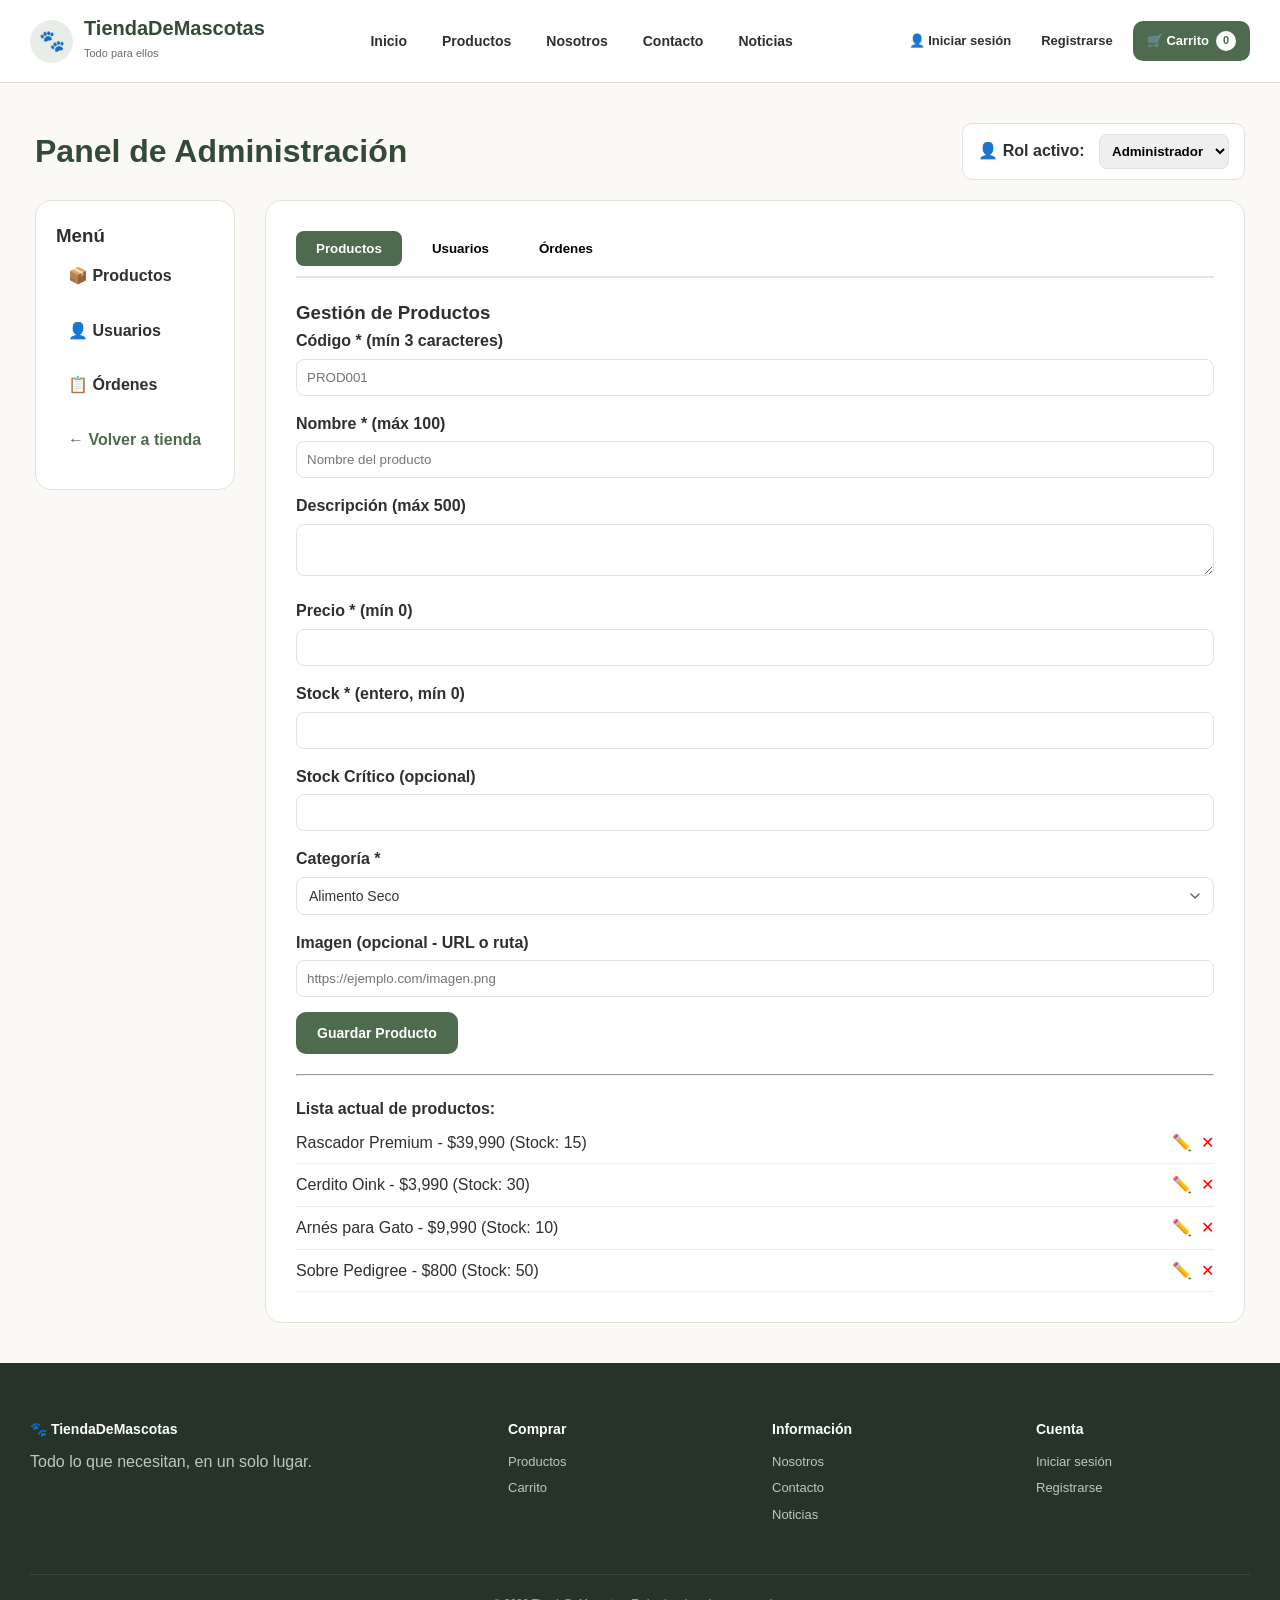
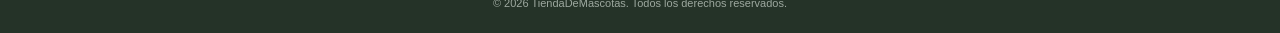
==== administrador.html @ e786ea1d "Agrega panel de administracion con roles y mantenedores" ====
<!DOCTYPE html>
<html lang="es">
<head>
    <meta charset="UTF-8">
    <meta name="viewport" content="width=device-width, initial-scale=1.0">
    <title>Administrador - TiendaDeMascotas</title>
    <link rel="stylesheet" href="css/styles.css">
</head>
<body>

<header class="header">
    <div class="header-contenido">
        <div class="logo">
            <a href="index.html">
                <span class="logo-icono">🐾</span>
                <div>
                    <h1>TiendaDeMascotas</h1>
                    <span class="logo-subtitulo">Todo para ellos</span>
                </div>
            </a>
        </div>
        <nav>
            <ul class="nav-lista">
                <li><a href="index.html" class="nav-link">Inicio</a></li>
                <li><a href="productos.html" class="nav-link">Productos</a></li>
                <li><a href="nosotros.html" class="nav-link">Nosotros</a></li>
                <li><a href="contacto.html" class="nav-link">Contacto</a></li>
                <li><a href="Noticias.html" class="nav-link">Noticias</a></li>
            </ul>
        </nav>
        <div class="acciones-header">
            <a href="IniciarSesion.html" class="accion-header">👤 Iniciar sesión</a>
            <a href="Registro.html" class="accion-header">Registrarse</a>
            <a href="carrito.html" class="carrito-header">
                🛒 Carrito <span class="carrito-contador">0</span>
            </a>
        </div>
    </div>
</header>

<main style="max-width:1250px;margin:40px auto;padding:0 20px;">
    <div style="display:flex;justify-content:space-between;align-items:center;flex-wrap:wrap;gap:15px;margin-bottom:20px;">
        <h1 style="color:var(--verde-oscuro);margin:0;">Panel de Administración</h1>
        <div style="background:white;padding:10px 15px;border-radius:10px;border:1px solid var(--borde);">
            <label style="font-weight:700;margin-right:10px;">👤 Rol activo:</label>
            <select id="rol-selector" onchange="cambiarRol(this.value)" style="padding:8px;border-radius:8px;border:1px solid var(--borde);font-weight:600;">
                <option value="Administrador" selected>Administrador</option>
                <option value="Vendedor">Vendedor</option>
                <option value="Cliente">Cliente</option>
            </select>
        </div>
    </div>

    <div class="admin-layout">
        <div class="admin-sidebar">
            <h3>Menú</h3>
            <a href="#" onclick="mostrarTab('productos')" class="menu-admin" data-rol="Administrador,Vendedor">📦 Productos</a>
            <a href="#" onclick="mostrarTab('usuarios')" class="menu-admin" data-rol="Administrador">👤 Usuarios</a>
            <a href="#" onclick="mostrarTab('ordenes')" class="menu-admin" data-rol="Administrador,Vendedor">📋 Órdenes</a>
            <a href="index.html" style="color:var(--verde);">← Volver a tienda</a>
        </div>
        <div class="admin-content">
            <div class="admin-tabs">
                <button id="tab-btn-productos" class="activo" onclick="mostrarTab('productos')">Productos</button>
                <button id="tab-btn-usuarios" onclick="mostrarTab('usuarios')">Usuarios</button>
                <button id="tab-btn-ordenes" onclick="mostrarTab('ordenes')">Órdenes</button>
            </div>

            <div id="tab-productos" class="tab-content activo">
                <h3 id="titulo-producto">Gestión de Productos</h3>
                <form id="admin-producto-form">
                    <input type="hidden" id="prod-id-editar" value="">
                    <div class="admin-form-group">
                        <label>Código * (mín 3 caracteres)</label>
                        <input type="text" id="prod-codigo" placeholder="PROD001">
                    </div>
                    <div class="admin-form-group">
                        <label>Nombre * (máx 100)</label>
                        <input type="text" id="prod-nombre" placeholder="Nombre del producto">
                    </div>
                    <div class="admin-form-group">
                        <label>Descripción (máx 500)</label>
                        <textarea id="prod-descripcion" rows="2"></textarea>
                    </div>
                    <div class="admin-form-group">
                        <label>Precio * (mín 0)</label>
                        <input type="number" id="prod-precio" step="0.01" min="0">
                    </div>
                    <div class="admin-form-group">
                        <label>Stock * (entero, mín 0)</label>
                        <input type="number" id="prod-stock" step="1" min="0">
                    </div>
                    <div class="admin-form-group">
                        <label>Stock Crítico (opcional)</label>
                        <input type="number" id="prod-stock-critico" step="1" min="0">
                    </div>
                    <div class="admin-form-group">
                        <label>Categoría *</label>
                        <select id="prod-categoria">
                            <option value="Alimento Seco">Alimento Seco</option>
                            <option value="Alimento Húmedo">Alimento Húmedo</option>
                            <option value="Juguetes">Juguetes</option>
                            <option value="Rascadores y Gimnasios">Rascadores y Gimnasios</option>
                            <option value="Correas, Collares y Arneses">Correas, Collares y Arneses</option>
                        </select>
                    </div>
                    <div class="admin-form-group">
                        <label>Imagen (opcional - URL o ruta)</label>
                        <input type="text" id="prod-imagen" placeholder="https://ejemplo.com/imagen.png">
                    </div>
                    <button type="submit" class="boton boton-principal" id="btn-guardar-producto">Guardar Producto</button>
                    <button type="button" class="boton boton-secundario" id="btn-cancelar-edicion" onclick="cancelarEdicion()" style="display:none;">Cancelar edición</button>
                </form>
                <hr style="margin:20px 0;">
                <p><strong>Lista actual de productos:</strong></p>
                <ul id="lista-productos-simulada"></ul>
            </div>

            <div id="tab-usuarios" class="tab-content">
                <h3>Gestión de Usuarios</h3>
                <form id="admin-usuario-form">
                    <div class="admin-form-group">
                        <label>RUT * (7-9 dígitos, sin puntos ni guión)</label>
                        <input type="text" id="user-rut" placeholder="19011022K">
                    </div>
                    <div class="admin-form-group">
                        <label>Nombre * (máx 50)</label>
                        <input type="text" id="user-nombre">
                    </div>
                    <div class="admin-form-group">
                        <label>Apellidos * (máx 100)</label>
                        <input type="text" id="user-apellidos">
                    </div>
                    <div class="admin-form-group">
                        <label>Correo *</label>
                        <input type="email" id="user-email">
                    </div>
                    <div class="admin-form-group">
                        <label>Fecha Nacimiento (opcional)</label>
                        <input type="date" id="user-fecha">
                    </div>
                    <div class="admin-form-group">
                        <label>Tipo de Usuario *</label>
                        <select id="user-tipo">
                            <option value="Administrador">Administrador</option>
                            <option value="Vendedor">Vendedor</option>
                            <option value="Cliente" selected>Cliente</option>
                        </select>
                    </div>
                    <div class="admin-form-group">
                        <label>Región *</label>
                        <select id="user-region"></select>
                    </div>
                    <div class="admin-form-group">
                        <label>Comuna *</label>
                        <select id="user-comuna"></select>
                    </div>
                    <div class="admin-form-group">
                        <label>Dirección * (máx 300)</label>
                        <input type="text" id="user-direccion">
                    </div>
                    <button type="submit" class="boton boton-principal">Guardar Usuario</button>
                </form>
                <hr style="margin:20px 0;">
                <p><strong>Lista de usuarios:</strong></p>
                <ul id="lista-usuarios-simulada"></ul>
            </div>

            <div id="tab-ordenes" class="tab-content">
                <h3>📋 Lista de Órdenes</h3>
                <div id="lista-ordenes">
                    <p style="color:#777;">No hay órdenes registradas.</p>
                </div>
            </div>
        </div>
    </div>
</main>

<footer class="footer">
    <div class="footer-contenido">
        <div class="footer-columna">
            <h3>🐾 TiendaDeMascotas</h3>
            <p style="color:#bec6bf;">Todo lo que necesitan, en un solo lugar.</p>
        </div>
        <div class="footer-columna">
            <h3>Comprar</h3>
            <a href="productos.html">Productos</a>
            <a href="carrito.html">Carrito</a>
        </div>
        <div class="footer-columna">
            <h3>Información</h3>
            <a href="nosotros.html">Nosotros</a>
            <a href="contacto.html">Contacto</a>
            <a href="Noticias.html">Noticias</a>
        </div>
        <div class="footer-columna">
            <h3>Cuenta</h3>
            <a href="IniciarSesion.html">Iniciar sesión</a>
            <a href="Registro.html">Registrarse</a>
        </div>
    </div>
    <div class="footer-bottom">
        <p>&copy; 2026 TiendaDeMascotas. Todos los derechos reservados.</p>
    </div>
</footer>

<script>
    function mostrarTab(tab) {
        document.querySelectorAll('.tab-content').forEach(el => el.classList.remove('activo'));
        document.querySelectorAll('.admin-tabs button').forEach(el => el.classList.remove('activo'));
        document.getElementById('tab-' + tab).classList.add('activo');
        document.getElementById('tab-btn-' + tab).classList.add('activo');
    }
</script>
<script src="js/javaScript.js"></script>
</body>
</html>
---- css/styles.css ----
* {
    margin: 0;
    padding: 0;
    box-sizing: border-box;
}

body {
    font-family: Arial, Helvetica, sans-serif;
    background-color: #faf9f6;
    color: #2f302c;
    line-height: 1.6;
}

a {
    text-decoration: none;
    color: inherit;
}

img {
    max-width: 100%;
    display: block;
}

button {
    font-family: inherit;
}

:root {
    --verde: #4e6b50;
    --verde-oscuro: #334b36;
    --verde-claro: #e8eee7;
    --crema: #faf9f6;
    --crema-oscuro: #f0ede6;
    --cafe: #8a6950;
    --texto: #2f302c;
    --texto-suave: #6c6d67;
    --blanco: #ffffff;
    --borde: #e3e2dc;
    --sombra: 0 4px 15px rgba(0,0,0,0.08);
}

.header {
    width: 100%;
    background-color: var(--blanco);
    border-bottom: 1px solid var(--borde);
    position: sticky;
    top: 0;
    z-index: 1000;
}

.header-contenido {
    max-width: 1400px;
    margin: auto;
    min-height: 82px;
    display: flex;
    align-items: center;
    justify-content: space-between;
    padding: 0 30px;
}

.logo a {
    display: flex;
    align-items: center;
    gap: 11px;
}

.logo-icono {
    width: 43px;
    height: 43px;
    display: flex;
    align-items: center;
    justify-content: center;
    background-color: var(--verde-claro);
    border-radius: 50%;
    font-size: 21px;
}

.logo h1, .logo h2 {
    color: var(--verde-oscuro);
    font-size: 20px;
    line-height: 1.1;
}

.logo-subtitulo {
    color: var(--texto-suave);
    font-size: 11px;
}

.nav-lista {
    list-style: none;
    display: flex;
    align-items: center;
    gap: 7px;
}

.nav-link {
    padding: 12px 14px;
    border-radius: 10px;
    font-size: 14px;
    font-weight: 600;
    color: var(--texto);
    transition: 0.2s ease;
}

.nav-link:hover, .nav-link.activo {
    background-color: var(--verde-claro);
    color: var(--verde-oscuro);
}

.acciones-header {
    display: flex;
    align-items: center;
    gap: 10px;
}

.accion-header {
    padding: 10px;
    font-size: 13px;
    font-weight: 600;
    color: var(--texto);
}

.accion-header:hover {
    color: var(--verde);
}

.carrito-header {
    display: flex;
    align-items: center;
    gap: 7px;
    background-color: var(--verde);
    color: var(--blanco);
    padding: 10px 14px;
    border-radius: 10px;
    font-size: 13px;
    font-weight: 700;
    transition: 0.2s ease;
}

.carrito-header:hover {
    background-color: var(--verde-oscuro);
}

.carrito-contador {
    width: 20px;
    height: 20px;
    display: flex;
    align-items: center;
    justify-content: center;
    border-radius: 50%;
    background-color: var(--blanco);
    color: var(--verde);
    font-size: 11px;
}

.hero {
    background-color: var(--crema-oscuro);
    padding: 75px 30px;
}

.hero-contenido {
    max-width: 1250px;
    margin: auto;
    display: grid;
    grid-template-columns: 1fr 1fr;
    align-items: center;
    gap: 60px;
}

.hero-texto h2 {
    font-size: 52px;
    line-height: 1.08;
    color: var(--verde-oscuro);
}

.hero-texto h2 span {
    color: var(--cafe);
}

.hero-texto p {
    max-width: 540px;
    margin-top: 20px;
    color: var(--texto-suave);
    font-size: 17px;
}

.hero-imagen img {
    width: 100%;
    max-width: 500px;
    border-radius: 25px;
    object-fit: cover;
}

.boton {
    display: inline-block;
    padding: 13px 21px;
    border-radius: 10px;
    font-size: 14px;
    font-weight: 700;
    transition: 0.2s ease;
    border: none;
    cursor: pointer;
}

.boton-principal {
    background-color: var(--verde);
    color: var(--blanco);
}

.boton-principal:hover {
    background-color: var(--verde-oscuro);
    transform: translateY(-2px);
}

.boton-secundario {
    border: 1px solid var(--verde);
    color: var(--verde);
    background-color: transparent;
}

.boton-secundario:hover {
    background-color: var(--verde-claro);
}

.productos-grid {
    max-width: 1250px;
    margin: 30px auto 0;
    display: grid;
    grid-template-columns: repeat(auto-fit, minmax(250px, 1fr));
    gap: 25px;
}

.producto {
    background: white;
    border-radius: 16px;
    padding: 20px;
    border: 1px solid var(--borde);
    box-shadow: var(--sombra);
    text-align: center;
    transition: 0.3s;
}

.producto:hover {
    transform: translateY(-5px);
    box-shadow: 0 8px 25px rgba(0,0,0,0.12);
}

.producto img {
    width: 100%;
    height: 180px;
    object-fit: cover;
    border-radius: 10px;
    margin-bottom: 12px;
}

.producto h3 {
    color: var(--verde-oscuro);
    font-size: 18px;
    margin: 10px 0;
}

.producto .precio {
    font-size: 22px;
    font-weight: 700;
    color: var(--verde-oscuro);
    margin: 8px 0;
}

.producto .boton-agregar {
    background: var(--verde);
    color: white;
    border: none;
    padding: 10px 20px;
    border-radius: 10px;
    font-size: 15px;
    font-weight: 600;
    cursor: pointer;
    transition: 0.2s;
    width: 100%;
}

.producto .boton-agregar:hover {
    background: var(--verde-oscuro);
    transform: scale(1.02);
}

.producto .boton-detalle {
    display: inline-block;
    margin-top: 10px;
    font-size: 14px;
    color: var(--verde);
    font-weight: 600;
    text-decoration: none;
    padding: 8px 15px;
    border: 2px solid var(--verde);
    border-radius: 8px;
    transition: 0.2s;
    width: 100%;
    box-sizing: border-box;
}

.producto .boton-detalle:hover {
    background: var(--verde);
    color: white;
}

.footer {
    background-color: #253328;
    color: var(--blanco);
    padding: 55px 30px 0;
    margin-top: 40px;
}

.footer-contenido {
    max-width: 1250px;
    margin: auto;
    display: grid;
    grid-template-columns: 2fr 1fr 1fr 1fr;
    gap: 50px;
    padding-bottom: 45px;
}

.footer-columna h3 {
    margin-bottom: 8px;
    font-size: 14px;
}

.footer-columna a {
    color: #bec6bf;
    font-size: 13px;
    transition: 0.2s ease;
    display: block;
    padding: 3px 0;
}

.footer-columna a:hover {
    color: var(--blanco);
}

.footer-bottom {
    border-top: 1px solid rgba(255, 255, 255, 0.1);
    padding: 20px 0;
    text-align: center;
    color: #9da89f;
    font-size: 11px;
    max-width: 1250px;
    margin: 0 auto;
}

.formulario {
    max-width: 480px;
    margin: 50px auto;
    background: white;
    padding: 40px;
    border-radius: 20px;
    border: 1px solid #ddd;
    box-shadow: 0 8px 30px rgba(0,0,0,0.08);
}

.formulario h2 {
    text-align: center;
    color: #334b36;
    font-size: 28px;
    margin-bottom: 30px;
}

.formulario label {
    display: block;
    font-weight: 600;
    margin-top: 18px;
    margin-bottom: 6px;
    color: #333;
    font-size: 14px;
}

.formulario input {
    width: 100%;
    padding: 12px 16px;
    border: 2px solid #e0ddd5;
    border-radius: 12px;
    font-size: 15px;
    transition: 0.2s;
    background-color: #faf9f6;
    box-sizing: border-box;
}

.formulario input:focus {
    outline: none;
    border-color: #4e6b50;
    background-color: white;
    box-shadow: 0 0 0 4px rgba(78, 107, 80, 0.12);
}

.formulario .boton {
    width: 100%;
    margin-top: 28px;
    padding: 14px;
    font-size: 16px;
    font-weight: 700;
    border: none;
    border-radius: 12px;
    cursor: pointer;
    transition: 0.2s;
}

.formulario .enlace {
    text-align: center;
    margin-top: 20px;
    color: #777;
    font-size: 14px;
}

.formulario .enlace a {
    color: #4e6b50;
    font-weight: 700;
    text-decoration: none;
}

.formulario .enlace a:hover {
    text-decoration: underline;
}

.formulario .requerido {
    color: #c0392b;
    font-size: 14px;
}

.formulario small {
    color: #999;
    font-size: 12px;
    display: block;
    margin-top: 4px;
}

.formulario select {
    width: 100%;
    padding: 12px 40px 12px 16px;
    border: 2px solid #e0ddd5;
    border-radius: 12px;
    font-size: 15px;
    transition: 0.2s;
    background-color: #faf9f6;
    box-sizing: border-box;
    appearance: none;
    -webkit-appearance: none;
    -moz-appearance: none;
    background-image: url("data:image/svg+xml;charset=UTF-8,%3csvg xmlns='http://www.w3.org/2000/svg' viewBox='0 0 24 24' fill='none' stroke='%234e6b50' stroke-width='2' stroke-linecap='round' stroke-linejoin='round'%3e%3cpolyline points='6 9 12 15 18 9'%3e%3c/polyline%3e%3c/svg%3e");
    background-repeat: no-repeat;
    background-position: right 14px center;
    background-size: 18px;
    cursor: pointer;
    color: #333;
    font-family: inherit;
}

.formulario select:focus {
    outline: none;
    border-color: #4e6b50;
    background-color: white;
    box-shadow: 0 0 0 4px rgba(78, 107, 80, 0.12);
}

.formulario select:hover {
    border-color: #4e6b50;
    background-color: white;
}

.formulario select option {
    padding: 10px;
    background-color: white;
    color: #333;
    font-size: 15px;
}

.admin-layout {
    display: flex;
    gap: 30px;
    align-items: flex-start;
}

.admin-sidebar {
    min-width: 200px;
    background: white;
    border-radius: 16px;
    padding: 20px;
    border: 1px solid var(--borde);
}

.admin-sidebar a {
    display: block;
    padding: 12px;
    border-radius: 8px;
    margin-bottom: 5px;
    color: var(--texto);
    font-weight: 600;
}

.admin-sidebar a:hover {
    background: var(--verde-claro);
    color: var(--verde-oscuro);
}

.admin-content {
    flex: 1;
    background: white;
    border-radius: 16px;
    padding: 30px;
    border: 1px solid var(--borde);
}

.admin-form-group {
    margin-bottom: 15px;
}

.admin-form-group label {
    display: block;
    font-weight: 600;
    margin-bottom: 5px;
}

.admin-form-group input,
.admin-form-group select,
.admin-form-group textarea {
    width: 100%;
    padding: 10px;
    border: 1px solid var(--borde);
    border-radius: 8px;
    font-family: inherit;
}

.admin-form-group select {
    padding: 10px 35px 10px 12px;
    font-size: 14px;
    background-color: white;
    color: #333;
    cursor: pointer;
    transition: 0.2s;
    box-sizing: border-box;
    appearance: none;
    -webkit-appearance: none;
    -moz-appearance: none;
    background-image: url("data:image/svg+xml;charset=UTF-8,%3csvg xmlns='http://www.w3.org/2000/svg' viewBox='0 0 24 24' fill='none' stroke='%234e6b50' stroke-width='2' stroke-linecap='round' stroke-linejoin='round'%3e%3cpolyline points='6 9 12 15 18 9'%3e%3c/polyline%3e%3c/svg%3e");
    background-repeat: no-repeat;
    background-position: right 10px center;
    background-size: 16px;
}

.admin-form-group select:focus {
    outline: none;
    border-color: var(--verde);
    box-shadow: 0 0 0 3px rgba(78, 107, 80, 0.15);
}

.admin-tabs {
    display: flex;
    gap: 10px;
    margin-bottom: 20px;
    border-bottom: 2px solid var(--borde);
    padding-bottom: 10px;
}

.admin-tabs button {
    padding: 10px 20px;
    border: none;
    background: none;
    cursor: pointer;
    font-weight: 700;
    border-radius: 8px;
}

.admin-tabs button.activo {
    background: var(--verde);
    color: white;
}

.tab-content {
    display: none;
}

.tab-content.activo {
    display: block;
}

.noticias-grid {
    display: grid;
    grid-template-columns: repeat(auto-fit, minmax(280px, 1fr));
    gap: 25px;
    margin-top: 30px;
}

.noticia-card {
    background: white;
    border-radius: 16px;
    overflow: hidden;
    border: 1px solid var(--borde);
    box-shadow: var(--sombra);
    transition: 0.3s;
    text-decoration: none;
    color: inherit;
    display: block;
}

.noticia-card:hover {
    transform: translateY(-5px);
    box-shadow: 0 8px 25px rgba(0,0,0,0.12);
}

.noticia-card img {
    width: 100%;
    height: 180px;
    object-fit: cover;
}

.noticia-card .info {
    padding: 20px;
}

.noticia-card h3 {
    color: var(--verde-oscuro);
    margin-bottom: 8px;
    font-size: 20px;
}

.noticia-card p {
    color: #555;
    font-size: 14px;
    line-height: 1.6;
}

.noticia-card .leer-mas {
    display: inline-block;
    margin-top: 12px;
    font-weight: 700;
    color: var(--verde);
}

.articulo {
    max-width: 800px;
    margin: 40px auto;
    background: white;
    padding: 40px;
    border-radius: 16px;
    border: 1px solid var(--borde);
    box-shadow: var(--sombra);
}

.articulo img {
    width: 100%;
    border-radius: 12px;
    margin: 20px 0;
}

.articulo h1 {
    color: var(--verde-oscuro);
    font-size: 32px;
    margin: 10px 0;
}

.articulo p {
    color: #444;
    line-height: 1.8;
    margin-bottom: 15px;
    font-size: 16px;
}

.articulo h3 {
    color: var(--verde-oscuro);
    margin: 20px 0 5px;
    font-size: 20px;
}

.articulo .fecha {
    color: #888;
    font-size: 14px;
}

.articulo .destacado {
    background: #f5f7f0;
    padding: 15px 20px;
    border-radius: 10px;
    border-left: 4px solid var(--verde);
    margin: 15px 0;
    font-style: italic;
    color: #555;
}

.articulo ul {
    color: #444;
    line-height: 1.8;
    padding-left: 20px;
}

.articulo .botones {
    display: flex;
    gap: 15px;
    flex-wrap: wrap;
    margin-top: 30px;
}

.detalle {
    max-width: 900px;
    margin: 40px auto;
    background: white;
    padding: 40px;
    border-radius: 16px;
    border: 1px solid var(--borde);
    box-shadow: var(--sombra);
}

.detalle .imagen {
    width: 100%;
    max-height: 400px;
    object-fit: cover;
    border-radius: 12px;
}

.detalle h1 {
    color: var(--verde-oscuro);
    font-size: 32px;
    margin: 20px 0 10px;
}

.detalle .precio {
    font-size: 28px;
    font-weight: 700;
    color: var(--verde-oscuro);
    margin: 10px 0;
}

.detalle .descripcion {
    color: #444;
    line-height: 1.8;
    font-size: 16px;
    margin-bottom: 20px;
}

.detalle .categoria {
    color: var(--verde);
    font-weight: 700;
    font-size: 14px;
}

.detalle .stock {
    color: #777;
    font-size: 14px;
    margin-bottom: 20px;
}

.detalle .boton-agregar {
    background: var(--verde);
    color: white;
    border: none;
    padding: 15px 40px;
    border-radius: 12px;
    font-size: 18px;
    font-weight: 700;
    cursor: pointer;
    transition: 0.2s;
}

.detalle .boton-agregar:hover {
    background: var(--verde-oscuro);
    transform: scale(1.02);
}

.detalle .botones {
    display: flex;
    gap: 15px;
    flex-wrap: wrap;
    margin-top: 30px;
}

.nosotros-contenido {
    max-width: 800px;
    margin: auto;
    background: white;
    padding: 40px;
    border-radius: 16px;
    border: 1px solid var(--borde);
    box-shadow: var(--sombra);
}

.nosotros-contenido h2 {
    color: var(--verde-oscuro);
    text-align: center;
    font-size: 32px;
    margin-bottom: 25px;
}

.nosotros-contenido p {
    color: #444;
    line-height: 1.8;
    font-size: 16px;
    margin-bottom: 15px;
}

.carrito-vacio {
    text-align: center;
    padding: 50px 20px;
    background: white;
    border-radius: 16px;
    border: 1px solid var(--borde);
}

.carrito-vacio p {
    font-size: 18px;
    color: #777;
}

.carrito-vacio a {
    color: var(--verde);
    font-weight: 700;
}

.carrito-item {
    display: flex;
    align-items: center;
    justify-content: space-between;
    background: white;
    padding: 15px 20px;
    border-radius: 12px;
    border: 1px solid var(--borde);
    margin-bottom: 10px;
    flex-wrap: wrap;
    gap: 10px;
}

.carrito-item .info {
    display: flex;
    align-items: center;
    gap: 15px;
}

.carrito-item .info img {
    width: 60px;
    height: 60px;
    object-fit: cover;
    border-radius: 10px;
}

.carrito-item .info h3 {
    font-size: 16px;
    color: var(--verde-oscuro);
    margin: 0;
}

.carrito-item .info p {
    margin: 0;
    color: #777;
    font-size: 14px;
}

.carrito-item .acciones {
    display: flex;
    align-items: center;
    gap: 12px;
    flex-wrap: wrap;
}

.carrito-item .acciones .cantidad {
    display: flex;
    align-items: center;
    gap: 8px;
}

.carrito-item .acciones .cantidad button {
    width: 28px;
    height: 28px;
    border: 1px solid var(--borde);
    border-radius: 6px;
    background: white;
    cursor: pointer;
    font-size: 16px;
}

.carrito-item .acciones .cantidad button:hover {
    background: var(--verde-claro);
}

.carrito-item .acciones .precio {
    font-weight: 700;
    color: var(--verde-oscuro);
    font-size: 18px;
    min-width: 80px;
    text-align: right;
}

.carrito-item .acciones .eliminar {
    color: #c0392b;
    border: none;
    background: none;
    cursor: pointer;
    font-size: 20px;
    padding: 0 5px;
}

.carrito-item .acciones .eliminar:hover {
    transform: scale(1.2);
}

.total-carrito {
    text-align: right;
    font-size: 24px;
    font-weight: 700;
    background: white;
    padding: 20px;
    border-radius: 12px;
    border: 1px solid var(--borde);
    margin-top: 20px;
}

.total-carrito span {
    color: var(--verde-oscuro);
}

@media (max-width: 1150px) {
    .header-contenido {
        padding: 0 20px;
    }
    .acciones-header {
        gap: 4px;
    }
    .accion-header span:last-child {
        display: none;
    }
    .nav-lista {
        gap: 2px;
    }
    .nav-link {
        padding: 10px 9px;
    }
    .hero h2 {
        font-size: 44px;
    }
    .productos-grid {
        grid-template-columns: repeat(2, 1fr);
    }
}

@media (max-width: 900px) {
    .header-contenido {
        flex-wrap: wrap;
        padding: 15px 20px;
    }
    .nav {
        order: 3;
        width: 100%;
        overflow-x: auto;
    }
    .nav-lista {
        justify-content: center;
    }
    .hero-contenido {
        grid-template-columns: 1fr;
        text-align: center;
    }
    .hero p {
        margin-left: auto;
        margin-right: auto;
    }
    .hero-imagen {
        order: -1;
    }
    .footer-contenido {
        grid-template-columns: 1fr 1fr;
    }
    .admin-layout {
        flex-direction: column;
    }
}

@media (max-width: 600px) {
    .header-contenido {
        min-height: auto;
    }
    .logo h1 {
        font-size: 17px;
    }
    .hero {
        padding: 50px 20px;
    }
    .hero h2 {
        font-size: 36px;
    }
    .boton {
        width: 100%;
        text-align: center;
    }
    .productos-grid {
        grid-template-columns: 1fr;
        margin-top: 35px;
    }
    .footer-contenido {
        grid-template-columns: 1fr;
        gap: 30px;
    }
    .admin-sidebar {
        min-width: 100%;
    }
    .noticias-grid {
        grid-template-columns: 1fr;
    }
    .detalle .boton-agregar {
        width: 100%;
        text-align: center;
    }
    .articulo .botones {
        flex-direction: column;
    }
    .articulo .botones .boton {
        width: 100%;
        text-align: center;
    }
}
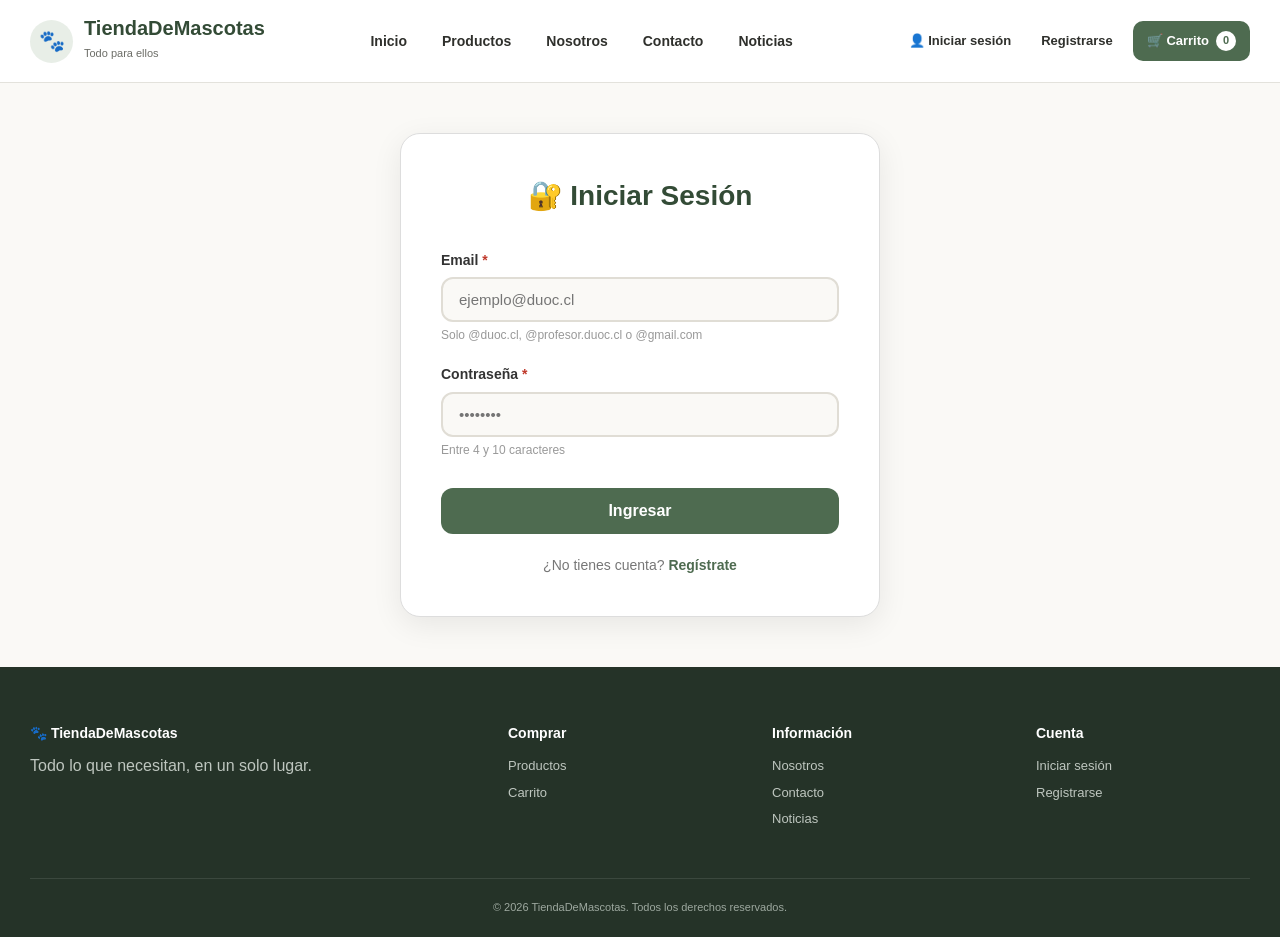
==== commit 434381da: "docs: agregar ERS y actualizar README, mejorar validaciones y persistencia" ====
--- a/administrador.html
+++ b/administrador.html
@@ -29,8 +29,6 @@
             </ul>
         </nav>
         <div class="acciones-header">
-            <a href="IniciarSesion.html" class="accion-header">👤 Iniciar sesión</a>
-            <a href="Registro.html" class="accion-header">Registrarse</a>
             <a href="carrito.html" class="carrito-header">
                 🛒 Carrito <span class="carrito-contador">0</span>
             </a>
@@ -41,24 +39,24 @@
 <main style="max-width:1250px;margin:40px auto;padding:0 20px;">
     <div style="display:flex;justify-content:space-between;align-items:center;flex-wrap:wrap;gap:15px;margin-bottom:20px;">
         <h1 style="color:var(--verde-oscuro);margin:0;">Panel de Administración</h1>
-        <div style="background:white;padding:10px 15px;border-radius:10px;border:1px solid var(--borde);">
-            <label style="font-weight:700;margin-right:10px;">👤 Rol activo:</label>
-            <select id="rol-selector" onchange="cambiarRol(this.value)" style="padding:8px;border-radius:8px;border:1px solid var(--borde);font-weight:600;">
+        <div style="display:flex;align-items:center;gap:10px;background:white;padding:10px 15px;border-radius:10px;border:1px solid var(--borde);">
+            <label for="rol-selector" style="font-weight:700;">👤 Rol activo:</label>
+            <select id="rol-selector" style="padding:8px;border-radius:8px;border:1px solid var(--borde);font-weight:600;">
                 <option value="Administrador" selected>Administrador</option>
                 <option value="Vendedor">Vendedor</option>
-                <option value="Cliente">Cliente</option>
             </select>
+            <button onclick="cerrarSesion()" class="boton boton-secundario" style="padding:8px 14px;">🚪 Cerrar sesión</button>
         </div>
     </div>
 
     <div class="admin-layout">
-        <div class="admin-sidebar">
+        <aside class="admin-sidebar">
             <h3>Menú</h3>
             <a href="#" onclick="mostrarTab('productos')" class="menu-admin" data-rol="Administrador,Vendedor">📦 Productos</a>
             <a href="#" onclick="mostrarTab('usuarios')" class="menu-admin" data-rol="Administrador">👤 Usuarios</a>
             <a href="#" onclick="mostrarTab('ordenes')" class="menu-admin" data-rol="Administrador,Vendedor">📋 Órdenes</a>
             <a href="index.html" style="color:var(--verde);">← Volver a tienda</a>
-        </div>
+        </aside>
         <div class="admin-content">
             <div class="admin-tabs">
                 <button id="tab-btn-productos" class="activo" onclick="mostrarTab('productos')">Productos</button>
@@ -71,31 +69,31 @@
                 <form id="admin-producto-form">
                     <input type="hidden" id="prod-id-editar" value="">
                     <div class="admin-form-group">
-                        <label>Código * (mín 3 caracteres)</label>
-                        <input type="text" id="prod-codigo" placeholder="PROD001">
-                    </div>
-                    <div class="admin-form-group">
-                        <label>Nombre * (máx 100)</label>
-                        <input type="text" id="prod-nombre" placeholder="Nombre del producto">
-                    </div>
-                    <div class="admin-form-group">
-                        <label>Descripción (máx 500)</label>
-                        <textarea id="prod-descripcion" rows="2"></textarea>
-                    </div>
-                    <div class="admin-form-group">
-                        <label>Precio * (mín 0)</label>
+                        <label for="prod-codigo">Código * (mín 3 caracteres)</label>
+                        <input type="text" id="prod-codigo" maxlength="20" placeholder="PROD001">
+                    </div>
+                    <div class="admin-form-group">
+                        <label for="prod-nombre">Nombre * (máx 100)</label>
+                        <input type="text" id="prod-nombre" maxlength="100" placeholder="Nombre del producto">
+                    </div>
+                    <div class="admin-form-group">
+                        <label for="prod-descripcion">Descripción (máx 500)</label>
+                        <textarea id="prod-descripcion" rows="2" maxlength="500"></textarea>
+                    </div>
+                    <div class="admin-form-group">
+                        <label for="prod-precio">Precio * (mín 0)</label>
                         <input type="number" id="prod-precio" step="0.01" min="0">
                     </div>
                     <div class="admin-form-group">
-                        <label>Stock * (entero, mín 0)</label>
+                        <label for="prod-stock">Stock * (entero, mín 0)</label>
                         <input type="number" id="prod-stock" step="1" min="0">
                     </div>
                     <div class="admin-form-group">
-                        <label>Stock Crítico (opcional)</label>
+                        <label for="prod-stock-critico">Stock Crítico (opcional)</label>
                         <input type="number" id="prod-stock-critico" step="1" min="0">
                     </div>
                     <div class="admin-form-group">
-                        <label>Categoría *</label>
+                        <label for="prod-categoria">Categoría *</label>
                         <select id="prod-categoria">
                             <option value="Alimento Seco">Alimento Seco</option>
                             <option value="Alimento Húmedo">Alimento Húmedo</option>
@@ -105,7 +103,7 @@
                         </select>
                     </div>
                     <div class="admin-form-group">
-                        <label>Imagen (opcional - URL o ruta)</label>
+                        <label for="prod-imagen">Imagen (opcional - URL o ruta)</label>
                         <input type="text" id="prod-imagen" placeholder="https://ejemplo.com/imagen.png">
                     </div>
                     <button type="submit" class="boton boton-principal" id="btn-guardar-producto">Guardar Producto</button>
@@ -119,28 +117,29 @@
             <div id="tab-usuarios" class="tab-content">
                 <h3>Gestión de Usuarios</h3>
                 <form id="admin-usuario-form">
-                    <div class="admin-form-group">
-                        <label>RUT * (7-9 dígitos, sin puntos ni guión)</label>
-                        <input type="text" id="user-rut" placeholder="19011022K">
-                    </div>
-                    <div class="admin-form-group">
-                        <label>Nombre * (máx 50)</label>
-                        <input type="text" id="user-nombre">
-                    </div>
-                    <div class="admin-form-group">
-                        <label>Apellidos * (máx 100)</label>
-                        <input type="text" id="user-apellidos">
-                    </div>
-                    <div class="admin-form-group">
-                        <label>Correo *</label>
-                        <input type="email" id="user-email">
-                    </div>
-                    <div class="admin-form-group">
-                        <label>Fecha Nacimiento (opcional)</label>
+                    <input type="hidden" id="user-id-editar" value="">
+                    <div class="admin-form-group">
+                        <label for="user-rut">RUT * (7-9 dígitos, sin puntos ni guión)</label>
+                        <input type="text" id="user-rut" maxlength="9" placeholder="19011022K">
+                    </div>
+                    <div class="admin-form-group">
+                        <label for="user-nombre">Nombre * (máx 50)</label>
+                        <input type="text" id="user-nombre" maxlength="50">
+                    </div>
+                    <div class="admin-form-group">
+                        <label for="user-apellidos">Apellidos * (máx 100)</label>
+                        <input type="text" id="user-apellidos" maxlength="100">
+                    </div>
+                    <div class="admin-form-group">
+                        <label for="user-email">Correo * (máx 100)</label>
+                        <input type="email" id="user-email" maxlength="100">
+                    </div>
+                    <div class="admin-form-group">
+                        <label for="user-fecha">Fecha Nacimiento (opcional)</label>
                         <input type="date" id="user-fecha">
                     </div>
                     <div class="admin-form-group">
-                        <label>Tipo de Usuario *</label>
+                        <label for="user-tipo">Tipo de Usuario *</label>
                         <select id="user-tipo">
                             <option value="Administrador">Administrador</option>
                             <option value="Vendedor">Vendedor</option>
@@ -148,16 +147,16 @@
                         </select>
                     </div>
                     <div class="admin-form-group">
-                        <label>Región *</label>
+                        <label for="user-region">Región *</label>
                         <select id="user-region"></select>
                     </div>
                     <div class="admin-form-group">
-                        <label>Comuna *</label>
+                        <label for="user-comuna">Comuna *</label>
                         <select id="user-comuna"></select>
                     </div>
                     <div class="admin-form-group">
-                        <label>Dirección * (máx 300)</label>
-                        <input type="text" id="user-direccion">
+                        <label for="user-direccion">Dirección * (máx 300)</label>
+                        <input type="text" id="user-direccion" maxlength="300">
                     </div>
                     <button type="submit" class="boton boton-principal">Guardar Usuario</button>
                 </form>
--- a/css/styles.css
+++ b/css/styles.css
@@ -913,6 +913,31 @@
     color: var(--verde-oscuro);
 }
 
+article.articulo {
+    max-width: 800px;
+    margin: 40px auto;
+    background: white;
+    padding: 40px;
+    border-radius: 16px;
+    border: 1px solid var(--borde);
+    box-shadow: var(--sombra);
+}
+
+aside.admin-sidebar {
+    min-width: 200px;
+    background: white;
+    border-radius: 16px;
+    padding: 20px;
+    border: 1px solid var(--borde);
+}
+
+.error-inline {
+    color: #c0392b;
+    font-size: 12px;
+    display: block;
+    margin-top: 4px;
+}
+
 @media (max-width: 1150px) {
     .header-contenido {
         padding: 0 20px;
